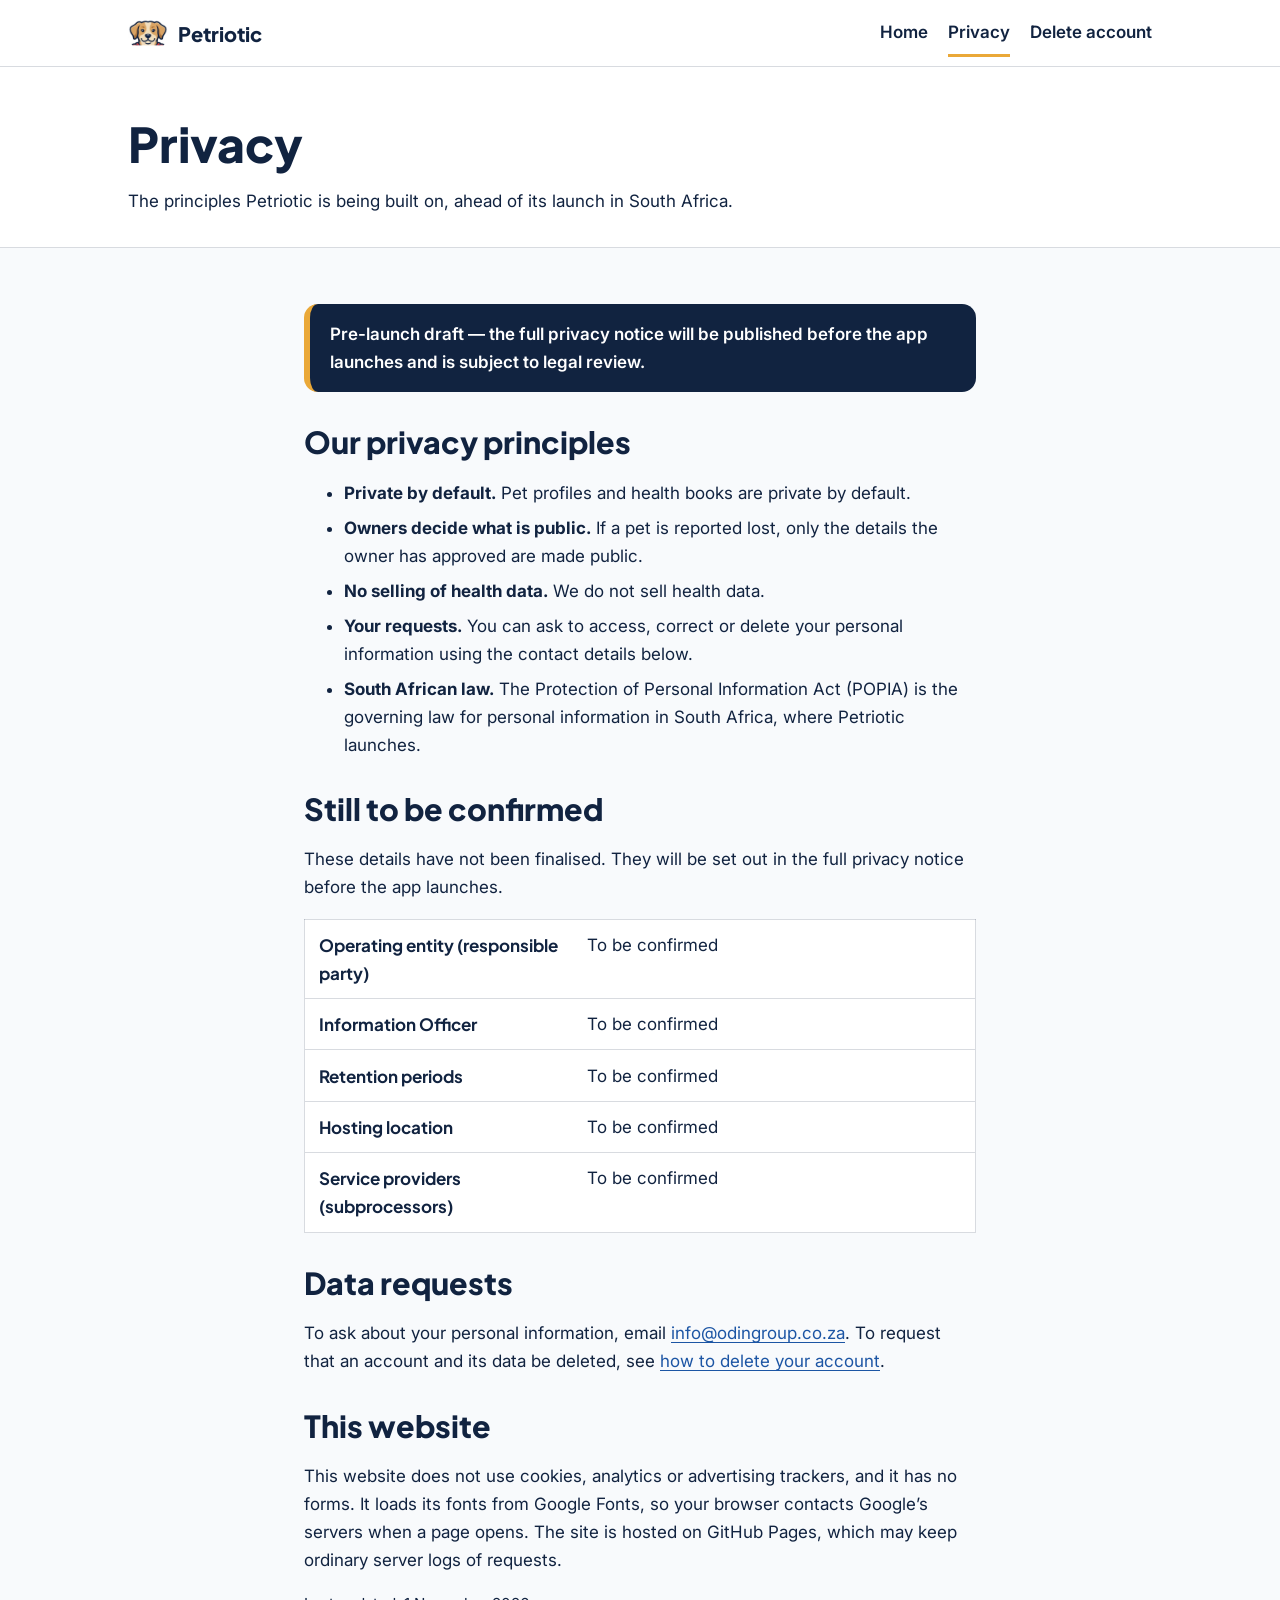
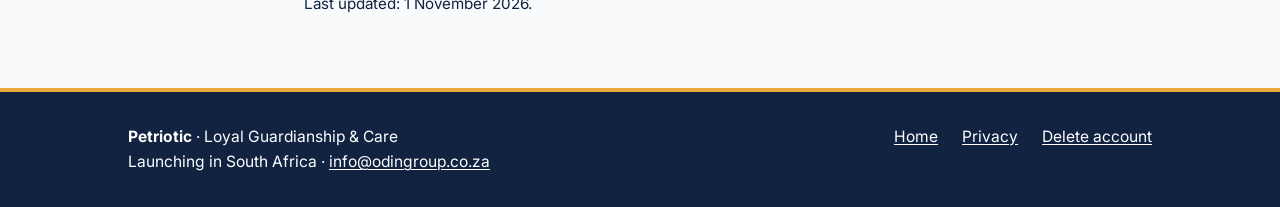
==== privacy.html @ e6df7523 "Add v1 website: coming-soon landing, privacy draft, account deletion, 404 Co-Authored-By: Claude Son" ====
<!doctype html>
<html lang="en-ZA">
<head>
  <meta charset="utf-8">
  <meta name="viewport" content="width=device-width, initial-scale=1">
  <title>Privacy — Petriotic (pre-launch draft)</title>
  <meta name="description" content="Petriotic pre-launch privacy notice (draft): the privacy principles behind the app, how to make a data request, and what is still to be confirmed before launch in South Africa.">
  <meta name="theme-color" content="#1C55A4">
  <link rel="canonical" href="https://www.petriotic.co.za/privacy.html">

  <meta property="og:type" content="website">
  <meta property="og:site_name" content="Petriotic">
  <meta property="og:title" content="Privacy — Petriotic (pre-launch draft)">
  <meta property="og:description" content="The privacy principles behind Petriotic, launching in South Africa. Pre-launch draft.">
  <meta property="og:url" content="https://www.petriotic.co.za/privacy.html">
  <meta property="og:image" content="https://www.petriotic.co.za/assets/og-image.jpg">
  <meta property="og:image:width" content="1200">
  <meta property="og:image:height" content="630">
  <meta property="og:image:alt" content="The Petriotic logo: a friendly dog in a blue superhero suit and red cape, with the word Petriotic below.">
  <meta property="og:locale" content="en_ZA">
  <meta name="twitter:card" content="summary_large_image">

  <link rel="icon" href="/favicon.ico" sizes="48x48">
  <link rel="icon" href="/assets/favicon-32.png" type="image/png" sizes="32x32">
  <link rel="apple-touch-icon" href="/assets/apple-touch-icon.png">

  <link rel="preconnect" href="https://fonts.googleapis.com">
  <link rel="preconnect" href="https://fonts.gstatic.com" crossorigin>
  <link rel="stylesheet" href="https://fonts.googleapis.com/css2?family=Inter:wght@400;600&amp;family=Plus+Jakarta+Sans:wght@700;800&amp;display=swap">
  <link rel="stylesheet" href="styles.css">
</head>
<body>
  <a class="skip-link" href="#main">Skip to main content</a>

  <header class="site-header">
    <div class="wrap">
      <a class="brand" href="index.html">
        <img src="assets/icon-192.png" width="40" height="40" alt="">
        <span>Petriotic</span>
      </a>
      <nav aria-label="Main">
        <ul class="nav">
          <li><a href="index.html">Home</a></li>
          <li><a href="privacy.html" aria-current="page">Privacy</a></li>
          <li><a href="delete-account.html">Delete account</a></li>
        </ul>
      </nav>
    </div>
  </header>

  <main id="main">
    <section class="page-head">
      <div class="wrap">
        <h1>Privacy</h1>
        <p>The principles Petriotic is being built on, ahead of its launch in South Africa.</p>
      </div>
    </section>

    <section class="section">
      <div class="wrap prose">
        <p class="draft-banner">Pre-launch draft &mdash; the full privacy notice will be published before the app launches and is subject to legal review.</p>

        <h2>Our privacy principles</h2>
        <ul>
          <li><strong>Private by default.</strong> Pet profiles and health books are private by default.</li>
          <li><strong>Owners decide what is public.</strong> If a pet is reported lost, only the details the owner has approved are made public.</li>
          <li><strong>No selling of health data.</strong> We do not sell health data.</li>
          <li><strong>Your requests.</strong> You can ask to access, correct or delete your personal information using the contact details below.</li>
          <li><strong>South African law.</strong> The Protection of Personal Information Act (POPIA) is the governing law for personal information in South Africa, where Petriotic launches.</li>
        </ul>

        <h2>Still to be confirmed</h2>
        <p>These details have not been finalised. They will be set out in the full privacy notice before the app launches.</p>
        <div class="table-wrap">
          <table>
            <tbody>
              <tr><th scope="row">Operating entity (responsible party)</th><td>To be confirmed</td></tr>
              <tr><th scope="row">Information Officer</th><td>To be confirmed</td></tr>
              <tr><th scope="row">Retention periods</th><td>To be confirmed</td></tr>
              <tr><th scope="row">Hosting location</th><td>To be confirmed</td></tr>
              <tr><th scope="row">Service providers (subprocessors)</th><td>To be confirmed</td></tr>
            </tbody>
          </table>
        </div>

        <h2>Data requests</h2>
        <p>To ask about your personal information, email <a href="mailto:info@odingroup.co.za">info@odingroup.co.za</a>. To request that an account and its data be deleted, see <a href="delete-account.html">how to delete your account</a>.</p>

        <h2>This website</h2>
        <p>This website does not use cookies, analytics or advertising trackers, and it has no forms. It loads its fonts from Google Fonts, so your browser contacts Google&rsquo;s servers when a page opens. The site is hosted on GitHub Pages, which may keep ordinary server logs of requests.</p>

        <p class="meta">Last updated: 1 November 2026.</p>
      </div>
    </section>
  </main>

  <footer class="site-footer">
    <div class="wrap">
      <div>
        <p><strong>Petriotic</strong> &middot; Loyal Guardianship &amp; Care</p>
        <p>Launching in South Africa &middot; <a href="mailto:info@odingroup.co.za">info@odingroup.co.za</a></p>
      </div>
      <nav aria-label="Footer">
        <ul class="footer-nav">
          <li><a href="index.html">Home</a></li>
          <li><a href="privacy.html">Privacy</a></li>
          <li><a href="delete-account.html">Delete account</a></li>
        </ul>
      </nav>
    </div>
  </footer>
</body>
</html>
---- styles.css ----
/* Petriotic website — one stylesheet, no build step.
   Palette: Hero Blue, Cape Crimson (sparingly), Crest Gold, Midnight Navy, Clean Slate, white. */

:root {
  --hero-blue: #1c55a4;
  --cape-crimson: #d92b2b;
  --crest-gold: #eaa838;
  --midnight-navy: #112340;
  --clean-slate: #f8fafc;
  --white: #ffffff;

  --font-head: "Plus Jakarta Sans", "Segoe UI", system-ui, sans-serif;
  --font-body: "Inter", system-ui, -apple-system, "Segoe UI", sans-serif;

  --radius: 14px;
  --gutter: clamp(1rem, 4vw, 2rem);
  --max: 68rem;
  --line: 1px solid rgba(17, 35, 64, 0.16);
}

*,
*::before,
*::after {
  box-sizing: border-box;
}

html {
  -webkit-text-size-adjust: 100%;
  text-size-adjust: 100%;
}

body {
  margin: 0;
  min-height: 100vh;
  display: flex;
  flex-direction: column;
  background: var(--clean-slate);
  color: var(--midnight-navy);
  font-family: var(--font-body);
  font-size: 1.0625rem;
  line-height: 1.65;
  overflow-wrap: break-word;
}

main {
  flex: 1 0 auto;
}

img {
  max-width: 100%;
  height: auto;
  display: block;
}

h1,
h2,
h3 {
  font-family: var(--font-head);
  color: var(--midnight-navy);
  line-height: 1.2;
  margin: 0 0 0.6em;
}

h1 {
  font-size: clamp(1.9rem, 6vw, 3rem);
  font-weight: 800;
}

h2 {
  font-size: clamp(1.4rem, 4vw, 1.9rem);
  font-weight: 800;
}

h3 {
  font-size: 1.15rem;
  font-weight: 700;
}

p,
ul,
ol {
  margin: 0 0 1em;
}

a {
  color: var(--hero-blue);
  text-decoration: underline;
  text-underline-offset: 0.15em;
}

a:hover {
  color: var(--midnight-navy);
}

:focus-visible {
  outline: 3px solid var(--hero-blue);
  outline-offset: 3px;
  border-radius: 4px;
}

.skip-link {
  position: absolute;
  left: var(--gutter);
  top: -4rem;
  z-index: 10;
  padding: 0.6rem 1rem;
  background: var(--midnight-navy);
  color: var(--white);
  border-radius: 0 0 8px 8px;
}

.skip-link:focus {
  top: 0;
}

.wrap {
  width: 100%;
  max-width: var(--max);
  margin: 0 auto;
  padding: 0 var(--gutter);
}

/* Header */
.site-header {
  background: var(--white);
  border-bottom: var(--line);
}

.site-header .wrap {
  display: flex;
  flex-wrap: wrap;
  align-items: center;
  justify-content: space-between;
  gap: 0.5rem 1.5rem;
  padding-top: 0.6rem;
  padding-bottom: 0.6rem;
}

.brand {
  display: inline-flex;
  align-items: center;
  gap: 0.6rem;
  font-family: var(--font-head);
  font-weight: 800;
  font-size: 1.25rem;
  color: var(--midnight-navy);
  text-decoration: none;
}

.brand img {
  width: 40px;
  height: 40px;
  border-radius: 50%;
}

.nav {
  display: flex;
  flex-wrap: wrap;
  gap: 0.25rem 1.25rem;
  list-style: none;
  margin: 0;
  padding: 0;
}

.nav a {
  display: inline-block;
  padding: 0.5rem 0;
  font-weight: 600;
  color: var(--midnight-navy);
  text-decoration: none;
  border-bottom: 3px solid transparent;
}

.nav a:hover {
  color: var(--hero-blue);
}

.nav a[aria-current="page"] {
  border-bottom-color: var(--crest-gold);
}

/* Hero */
.hero {
  background: var(--white);
  border-bottom: var(--line);
  padding: clamp(2rem, 6vw, 4rem) 0;
}

.hero .wrap {
  display: grid;
  gap: 2rem;
  align-items: center;
}

.hero-logo {
  width: min(100%, 300px);
  aspect-ratio: 1;
  margin: 0 auto;
}

.eyebrow {
  display: inline-block;
  margin: 0 0 1rem;
  padding: 0.3rem 0.8rem;
  background: var(--midnight-navy);
  color: var(--white);
  border-bottom: 3px solid var(--crest-gold);
  border-radius: 6px;
  font-family: var(--font-head);
  font-size: 0.85rem;
  font-weight: 700;
  letter-spacing: 0.04em;
  text-transform: uppercase;
}

.lead {
  font-size: 1.2rem;
  max-width: 38rem;
}

.store-note {
  display: inline-block;
  margin: 0.5rem 0 0;
  padding: 0.7rem 1rem;
  background: var(--clean-slate);
  border: 2px solid var(--hero-blue);
  border-radius: var(--radius);
  font-weight: 600;
  color: var(--midnight-navy);
}

/* Sections */
.section {
  padding: clamp(2rem, 6vw, 3.5rem) 0;
}

.section-tight {
  padding-top: 0;
}

.features {
  display: grid;
  gap: 1.25rem;
  margin-top: 1.5rem;
  padding: 0;
  list-style: none;
}

.card {
  background: var(--white);
  border: var(--line);
  border-top: 4px solid var(--hero-blue);
  border-radius: var(--radius);
  padding: 1.5rem;
}

.card .icon {
  width: 2.75rem;
  height: 2.75rem;
  margin-bottom: 0.9rem;
  color: var(--hero-blue);
}

.card p:last-child {
  margin-bottom: 0;
}

.notice {
  background: var(--white);
  border: var(--line);
  border-left: 6px solid var(--crest-gold);
  border-radius: var(--radius);
  padding: 1.25rem 1.5rem;
}

.notice p:last-child,
.notice ul:last-child {
  margin-bottom: 0;
}

.draft-banner {
  background: var(--midnight-navy);
  color: var(--white);
  border-left: 6px solid var(--crest-gold);
  border-radius: var(--radius);
  padding: 1rem 1.25rem;
  margin-bottom: 2rem;
  font-weight: 600;
}

.contact {
  background: var(--hero-blue);
  color: var(--white);
}

.contact h2,
.contact a {
  color: var(--white);
}

.contact a:hover {
  color: var(--crest-gold);
}

.contact :focus-visible,
.site-footer :focus-visible {
  outline-color: var(--crest-gold);
}

/* Document pages */
.page-head {
  background: var(--white);
  border-bottom: var(--line);
  padding: clamp(1.75rem, 5vw, 3rem) 0 clamp(1.25rem, 4vw, 2rem);
}

.page-head h1 {
  margin-bottom: 0.3em;
}

.page-head p {
  max-width: 42rem;
  margin-bottom: 0;
}

.prose {
  max-width: 46rem;
}

.prose h2 {
  margin-top: 2rem;
}

.prose h2:first-child {
  margin-top: 0;
}

.prose li {
  margin-bottom: 0.4em;
}

.meta {
  font-size: 0.95rem;
}

.table-wrap {
  overflow-x: auto;
  margin-bottom: 1em;
}

table {
  width: 100%;
  border-collapse: collapse;
  background: var(--white);
  border: var(--line);
}

th,
td {
  padding: 0.7rem 0.9rem;
  text-align: left;
  vertical-align: top;
  border-bottom: var(--line);
}

th {
  width: 40%;
  font-family: var(--font-head);
  font-weight: 700;
}

.steps {
  padding-left: 1.4rem;
}

.btn {
  display: inline-block;
  padding: 0.75rem 1.25rem;
  background: var(--hero-blue);
  color: var(--white);
  border-radius: 10px;
  font-family: var(--font-head);
  font-weight: 700;
  text-decoration: none;
}

.btn:hover {
  background: var(--midnight-navy);
  color: var(--white);
}

/* 404 */
.lost {
  text-align: center;
  padding: clamp(2.5rem, 8vw, 5rem) 0;
}

.lost img {
  width: 120px;
  margin: 0 auto 1.5rem;
}

.lost .actions {
  display: flex;
  flex-wrap: wrap;
  justify-content: center;
  gap: 0.75rem 1.5rem;
  align-items: center;
}

/* Footer */
.site-footer {
  background: var(--midnight-navy);
  color: var(--white);
  border-top: 4px solid var(--crest-gold);
  padding: 2rem 0;
  font-size: 0.975rem;
}

.site-footer a {
  color: var(--white);
}

.site-footer a:hover {
  color: var(--crest-gold);
}

.site-footer .wrap {
  display: grid;
  gap: 1.25rem;
}

.footer-nav {
  display: flex;
  flex-wrap: wrap;
  gap: 0.5rem 1.5rem;
  list-style: none;
  margin: 0;
  padding: 0;
}

.site-footer p {
  margin: 0;
}

@media (min-width: 48rem) {
  .hero .wrap {
    grid-template-columns: 1fr minmax(240px, 320px);
    gap: 3rem;
  }

  .hero-logo {
    grid-column: 2;
    grid-row: 1;
    width: 100%;
  }

  .features {
    grid-template-columns: repeat(3, 1fr);
  }

  .site-footer .wrap {
    grid-template-columns: 1fr auto;
    align-items: start;
  }
}

@media (prefers-reduced-motion: reduce) {
  * {
    scroll-behavior: auto !important;
    transition: none !important;
    animation: none !important;
  }
}
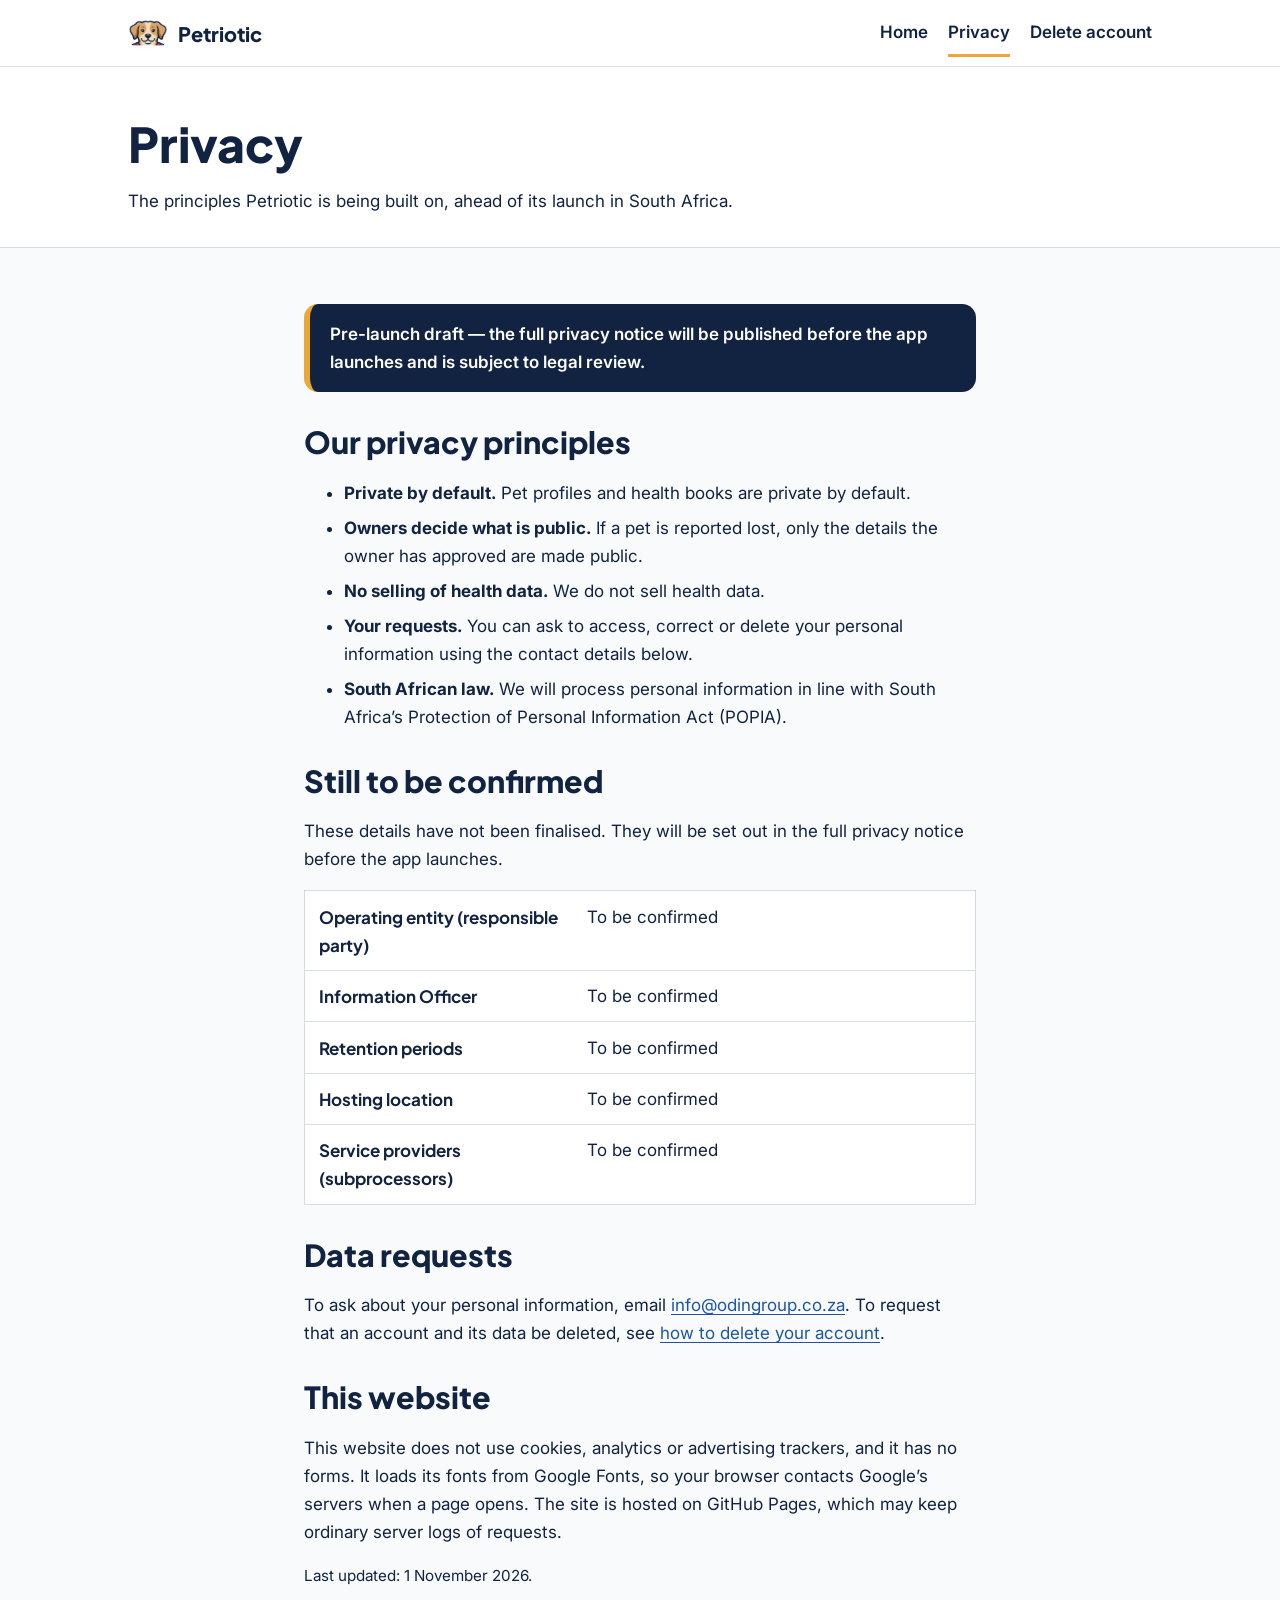
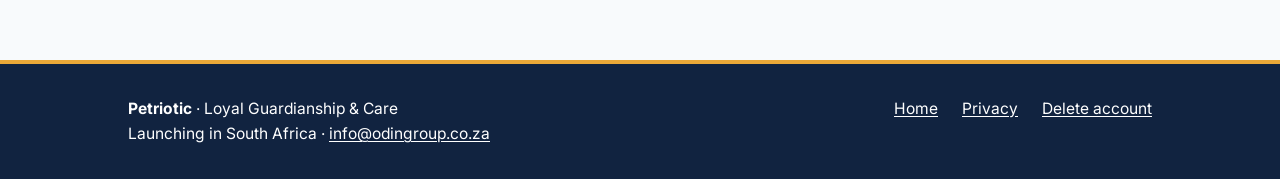
==== commit 7526d871: "Address review: soften deletion/privacy wording, remove footer strip, drop stray file Co-Authored-By" ====
--- a/privacy.html
+++ b/privacy.html
@@ -66,7 +66,7 @@
           <li><strong>Owners decide what is public.</strong> If a pet is reported lost, only the details the owner has approved are made public.</li>
           <li><strong>No selling of health data.</strong> We do not sell health data.</li>
           <li><strong>Your requests.</strong> You can ask to access, correct or delete your personal information using the contact details below.</li>
-          <li><strong>South African law.</strong> The Protection of Personal Information Act (POPIA) is the governing law for personal information in South Africa, where Petriotic launches.</li>
+          <li><strong>South African law.</strong> We will process personal information in line with South Africa&rsquo;s Protection of Personal Information Act (POPIA).</li>
         </ul>
 
         <h2>Still to be confirmed</h2>
--- a/styles.css
+++ b/styles.css
@@ -43,6 +43,12 @@
 }
 
 main {
+  flex: 1 0 auto;
+  display: flex;
+  flex-direction: column;
+}
+
+main > .contact {
   flex: 1 0 auto;
 }
 
